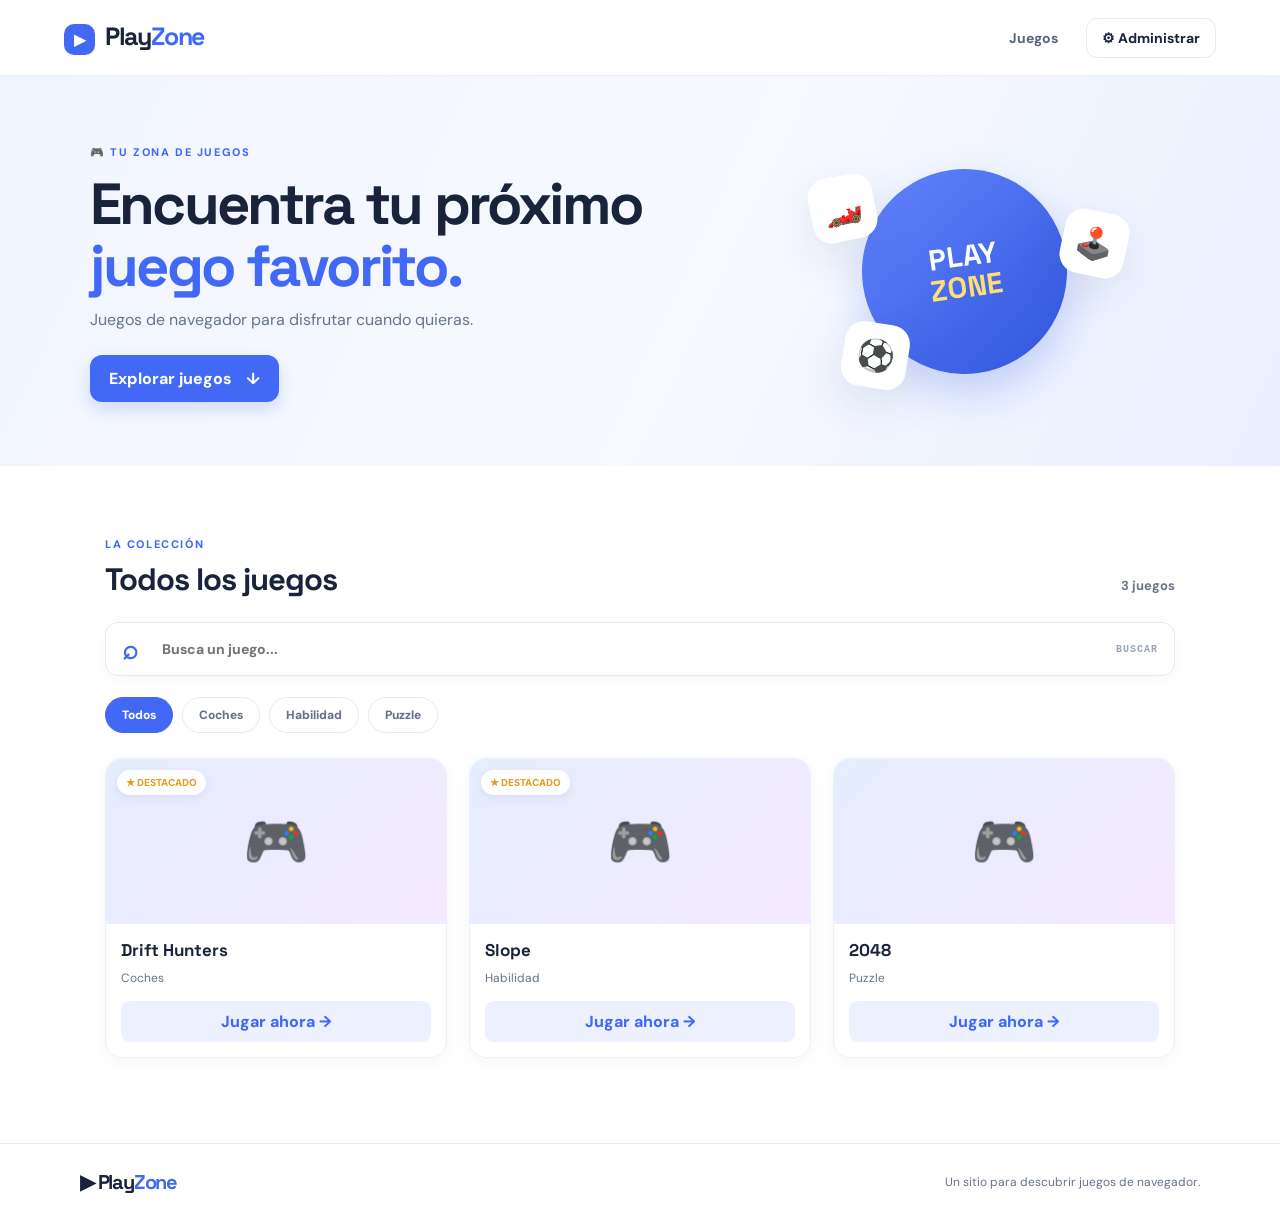
==== index.html @ c8dc9d06 "Add files via upload" ====
<!DOCTYPE html>
<html lang="es">
<head>
  <meta charset="UTF-8">
  <meta name="viewport" content="width=device-width, initial-scale=1.0">
  <meta name="description" content="PlayZone: tu portal de juegos de navegador gratuitos.">
  <title>PlayZone | Juegos online</title>
  <link rel="stylesheet" href="style.css">
</head>
<body>
  <header class="topbar">
    <a class="brand" href="#" aria-label="PlayZone inicio"><span class="brand-mark">▶</span> Play<span>Zone</span></a>
    <nav class="nav">
      <a href="#juegos">Juegos</a>
      <button class="admin-open" id="openAdmin" type="button">⚙ Administrar</button>
    </nav>
  </header>

  <main>
    <section class="hero">
      <div class="hero-copy">
        <span class="eyebrow">🎮 TU ZONA DE JUEGOS</span>
        <h1>Encuentra tu próximo<br><span>juego favorito.</span></h1>
        <p>Juegos de navegador para disfrutar cuando quieras.</p>
        <a class="primary-btn" href="#juegos">Explorar juegos <span>↓</span></a>
      </div>
      <div class="hero-art" aria-hidden="true">
        <div class="float-card card-one">🏎️</div>
        <div class="float-card card-two">🕹️</div>
        <div class="float-card card-three">⚽</div>
        <div class="hero-circle">PLAY<br><b>ZONE</b></div>
      </div>
    </section>

    <section class="games-section" id="juegos">
      <div class="section-heading">
        <div>
          <span class="eyebrow">LA COLECCIÓN</span>
          <h2>Todos los juegos</h2>
        </div>
        <span class="game-count" id="gameCount">0 juegos</span>
      </div>

      <label class="search-box">
        <span>⌕</span>
        <input id="searchInput" type="search" placeholder="Busca un juego..." autocomplete="off">
        <kbd>BUSCAR</kbd>
      </label>

      <div class="filters" id="categoryFilters" aria-label="Filtrar por categoría"></div>
      <div class="games-grid" id="gamesGrid"></div>
      <p class="empty-state" id="emptyState" hidden>No hay juegos que coincidan con tu búsqueda.</p>
    </section>
  </main>

  <footer>
    <a class="brand footer-brand" href="#">▶ Play<span>Zone</span></a>
    <p>Un sitio para descubrir juegos de navegador.</p>
  </footer>

  <!-- Visor de juegos -->
  <div class="modal" id="gameModal" aria-hidden="true">
    <div class="modal-backdrop" data-close-game></div>
    <section class="game-window" role="dialog" aria-modal="true" aria-labelledby="gameTitle">
      <div class="game-window-head">
        <div><span class="live-dot"></span><strong id="gameTitle">Juego</strong></div>
        <div class="window-actions">
          <a id="openExternal" class="small-action" href="#" target="_blank" rel="noopener noreferrer">Abrir en otra pestaña ↗</a>
          <button class="close-btn" type="button" data-close-game aria-label="Cerrar">✕</button>
        </div>
      </div>
      <div class="iframe-wrap" id="iframeWrap"></div>
      <p class="embed-note" id="embedNote">Si el juego no carga, prueba a abrirlo en otra pestaña.</p>
    </section>
  </div>

  <!-- Panel de administración -->
  <div class="modal admin-modal" id="adminModal" aria-hidden="true">
    <div class="modal-backdrop" data-close-admin></div>
    <section class="admin-window" role="dialog" aria-modal="true" aria-labelledby="adminTitle">
      <div class="admin-head">
        <div><span class="eyebrow">GESTIÓN DE PLAYZONE</span><h2 id="adminTitle">Panel de administración</h2></div>
        <button class="close-btn" type="button" data-close-admin aria-label="Cerrar">✕</button>
      </div>

      <div id="adminLogin" class="login-box">
        <p>Introduce la contraseña para gestionar los juegos en este navegador.</p>
        <form id="loginForm">
          <label>Contraseña
            <input id="adminPassword" type="password" placeholder="Contraseña" required>
          </label>
          <button class="primary-btn" type="submit">Entrar al panel</button>
          <p class="form-message" id="loginMessage" role="status"></p>
        </form>
        <p class="security-note">Aviso: esta protección es básica y funciona en el navegador. No es un sistema de administración seguro para una web pública.</p>
      </div>

      <div id="adminContent" hidden>
        <div class="admin-toolbar">
          <p>Añade, modifica o elimina juegos de tu catálogo.</p>
          <button class="text-btn" id="logoutBtn" type="button">Cerrar sesión</button>
        </div>
        <form id="gameForm" class="game-form">
          <input type="hidden" id="editId">
          <div class="form-grid">
            <label>Nombre del juego *
              <input id="gameName" maxlength="60" placeholder="Ej. Drift Hunters" required>
            </label>
            <label>Categoría *
              <input id="gameCategory" maxlength="30" placeholder="Ej. Coches" required>
            </label>
            <label class="full">Enlace del juego *
              <input id="gameUrl" type="url" placeholder="https://..." required>
            </label>
            <label class="full">Imagen (URL)
              <input id="gameImage" type="url" placeholder="https://... (opcional)">
            </label>
            <label class="full">Modo de apertura
              <select id="gameMode">
                <option value="auto">Intentar dentro de PlayZone (iframe)</option>
                <option value="external">Abrir en la página original</option>
              </select>
            </label>
            <label class="full checkbox-label"><input id="gameFeatured" type="checkbox"> Destacar este juego</label>
          </div>
          <div class="form-buttons">
            <button class="primary-btn" type="submit" id="saveGameBtn">＋ Añadir juego</button>
            <button class="secondary-btn" type="button" id="cancelEditBtn" hidden>Cancelar edición</button>
          </div>
          <p class="form-message" id="gameMessage" role="status"></p>
        </form>

        <div class="admin-list-head"><h3>Juegos guardados</h3><span id="adminGameCount"></span></div>
        <div class="admin-list" id="adminGameList"></div>
        <p class="security-note">Los cambios se guardan en el almacenamiento de este navegador (localStorage). En una web pública, cada visitante tendrá su propia copia. Para que los juegos añadidos aparezcan a todos, necesitarás conectar una base de datos y un sistema de acceso real.</p>
      </div>
    </section>
  </div>

  <script src="script.js"></script>
</body>
</html>
---- style.css ----
@import url('https://fonts.googleapis.com/css2?family=DM+Sans:wght@400;500;600;700;800&family=Space+Grotesk:wght@500;600;700&display=swap');

:root {
  --ink: #19233b;
  --muted: #68748b;
  --blue: #4169f5;
  --blue-dark: #3155dc;
  --pale: #f3f6ff;
  --line: #e6eaf3;
  --white: #fff;
  --shadow: 0 16px 45px rgba(39, 61, 116, .10);
}
* { box-sizing: border-box; }
html { scroll-behavior: smooth; }
body { margin: 0; color: var(--ink); background: #fff; font-family: 'DM Sans', sans-serif; }
button, input, select { font: inherit; }
button, a { -webkit-tap-highlight-color: transparent; }
a { color: inherit; text-decoration: none; }
.topbar { height: 76px; padding: 0 max(5vw, calc((100vw - 1180px)/2)); display:flex; align-items:center; justify-content:space-between; border-bottom:1px solid #eff1f7; background:#fff; }
.brand { font: 700 25px 'Space Grotesk', sans-serif; letter-spacing:-1.2px; color:var(--ink); }
.brand > span:last-child { color:var(--blue); }
.brand-mark { display:inline-grid; place-items:center; width:31px; height:31px; margin-right:5px; border-radius:10px; color:white; background:var(--blue); font-size:15px; letter-spacing:0; }
.nav { display:flex; align-items:center; gap:28px; color:#58647c; font-size:14px; font-weight:700; }
.nav a:hover { color:var(--blue); }
.admin-open { border:1px solid var(--line); background:#fff; color:var(--ink); border-radius:11px; padding:10px 15px; font-weight:700; cursor:pointer; }
.admin-open:hover { border-color:#b9c7ff; color:var(--blue); }
.hero { min-height:390px; padding:60px max(7vw, calc((100vw - 1100px)/2)); display:flex; align-items:center; justify-content:space-between; overflow:hidden; background:linear-gradient(115deg,#f1f5ff 0%,#f7f9ff 55%,#e9efff 100%); }
.hero-copy { position:relative; z-index:1; }
.eyebrow { color:var(--blue); font-size:11px; font-weight:800; letter-spacing:1.6px; }
h1,h2,h3,p { margin-top:0; }
h1 { margin:13px 0 12px; font:700 clamp(38px,5vw,58px)/1.06 'Space Grotesk',sans-serif; letter-spacing:-2.8px; }
h1 span { color:var(--blue); }
.hero-copy p { color:var(--muted); font-size:16px; margin-bottom:25px; }
.primary-btn { display:inline-flex; align-items:center; justify-content:center; gap:14px; border:0; border-radius:12px; padding:13px 19px; background:var(--blue); color:white; font-weight:800; cursor:pointer; box-shadow:0 7px 16px rgba(65,105,245,.2); transition:.2s; }
.primary-btn:hover { background:var(--blue-dark); transform:translateY(-1px); }
.hero-art { position:relative; width:340px; height:250px; flex:none; margin-right:5%; }
.hero-circle { position:absolute; width:205px; height:205px; border-radius:50%; left:67px; top:23px; display:grid; place-content:center; text-align:center; color:#fff; background:linear-gradient(145deg,#6284ff,#3155dc); box-shadow:0 20px 40px #5475e64a; font:700 29px/1.05 'Space Grotesk'; transform:rotate(-8deg); }
.hero-circle b { color:#ffdf73; }
.float-card { position:absolute; z-index:2; display:grid; place-items:center; width:65px; height:65px; border-radius:19px; background:#fff; box-shadow:var(--shadow); font-size:31px; }
.card-one { left:15px; top:30px; transform:rotate(-12deg); }
.card-two { right:8px; top:65px; transform:rotate(12deg); }
.card-three { left:48px; bottom:8px; transform:rotate(9deg); }
.games-section { max-width:1120px; padding:66px 25px 85px; margin:auto; }
.section-heading { display:flex; align-items:end; justify-content:space-between; margin-bottom:23px; }
h2 { margin:6px 0 0; font:700 31px 'Space Grotesk',sans-serif; letter-spacing:-1px; }
.game-count { color:var(--muted); font-size:13px; font-weight:700; padding-bottom:5px; }
.search-box { display:flex; align-items:center; gap:12px; height:54px; padding:0 16px; border:1px solid var(--line); border-radius:13px; box-shadow:0 5px 18px rgba(35,54,99,.035); }
.search-box > span { color:var(--blue); font-size:27px; line-height:1; }
.search-box input { width:100%; border:0; outline:0; color:var(--ink); background:transparent; font-size:14px; }
.search-box kbd { color:#9aa4b7; font-size:10px; font-weight:800; letter-spacing:1px; }
.filters { display:flex; gap:9px; flex-wrap:wrap; margin:21px 0 25px; }
.filter-btn { border:1px solid var(--line); border-radius:30px; padding:9px 16px; background:white; color:#667189; font-size:12px; font-weight:800; cursor:pointer; }
.filter-btn:hover,.filter-btn.active { border-color:var(--blue); background:var(--blue); color:white; }
.games-grid { display:grid; grid-template-columns:repeat(3,minmax(0,1fr)); gap:22px; }
.game-card { overflow:hidden; border:1px solid #edf0f6; border-radius:17px; background:white; box-shadow:0 5px 20px rgba(33,52,97,.045); transition:.2s; }
.game-card:hover { transform:translateY(-4px); box-shadow:var(--shadow); }
.game-image { position:relative; display:grid; place-items:center; height:165px; overflow:hidden; background:linear-gradient(135deg,#e5edff,#f5eaff); color:var(--blue); font-size:53px; }
.game-image img { width:100%; height:100%; object-fit:cover; }
.featured-tag { position:absolute; top:11px; left:11px; padding:6px 9px; border-radius:20px; background:#fff; color:#e59a20; font-size:10px; font-weight:800; box-shadow:0 3px 10px #17233b12; }
.game-info { padding:15px; }
.game-info h3 { margin:0 0 5px; font:700 17px 'Space Grotesk',sans-serif; }
.game-category { color:var(--muted); font-size:12px; }
.play-btn { width:100%; margin-top:14px; border:0; border-radius:9px; padding:10px; background:#edf1ff; color:var(--blue); font-weight:800; cursor:pointer; }
.play-btn:hover { background:var(--blue); color:white; }
.empty-state { padding:40px 10px; color:var(--muted); text-align:center; }
footer { display:flex; align-items:center; justify-content:space-between; padding:25px max(5vw,calc((100vw - 1120px)/2)); border-top:1px solid var(--line); }
.footer-brand { font-size:20px; }
footer p { margin:0; color:var(--muted); font-size:12px; }

.modal { position:fixed; inset:0; z-index:20; display:none; align-items:center; justify-content:center; padding:22px; }
.modal.show { display:flex; }
.modal-backdrop { position:absolute; inset:0; background:rgba(14,22,43,.66); backdrop-filter:blur(5px); }
.game-window,.admin-window { position:relative; z-index:1; width:min(100%,1000px); max-height:92vh; overflow:auto; border-radius:18px; background:white; box-shadow:0 25px 80px #101a3860; }
.game-window-head,.admin-head { display:flex; align-items:center; justify-content:space-between; gap:15px; padding:15px 19px; border-bottom:1px solid var(--line); }
.game-window-head > div:first-child { display:flex; align-items:center; gap:10px; }
.live-dot { width:8px; height:8px; border-radius:50%; background:#37c987; }
.window-actions { display:flex; align-items:center; gap:15px; }
.small-action,.text-btn { color:var(--blue); font-size:12px; font-weight:800; }
.close-btn { width:34px; height:34px; border:0; border-radius:9px; background:#f1f3f8; color:#5d6780; cursor:pointer; }
.iframe-wrap { width:100%; height:min(65vh,620px); background:#111827; }
.iframe-wrap iframe { width:100%; height:100%; border:0; background:white; }
.embed-note { margin:0; padding:10px 15px; color:var(--muted); font-size:11px; text-align:center; }
.admin-window { width:min(100%,760px); padding-bottom:20px; }
.admin-head h2 { font-size:23px; }
.admin-head { padding:20px 23px; }
.login-box,#adminContent { padding:20px 23px 0; }
.login-box > p,.admin-toolbar p { color:var(--muted); font-size:13px; }
.login-box form { display:grid; gap:13px; max-width:400px; }
label { display:grid; gap:7px; color:#4e5b73; font-size:12px; font-weight:800; }
input,select { min-width:0; border:1px solid #dfe4ee; border-radius:9px; padding:11px 12px; color:var(--ink); outline:0; background:white; }
input:focus,select:focus { border-color:#8ba2ff; box-shadow:0 0 0 3px #4169f51a; }
.security-note { margin:17px 0 0; padding:11px 13px; border-radius:9px; background:#fff8e9; color:#876526; font-size:11px; line-height:1.55; }
.form-message { min-height:16px; margin:0; color:#d14c4c; font-size:12px; }
.admin-toolbar { display:flex; justify-content:space-between; align-items:center; gap:12px; }
.admin-toolbar p { margin:0; }
.text-btn { border:0; background:transparent; cursor:pointer; }
.game-form { margin-top:16px; padding:17px; border:1px solid var(--line); border-radius:13px; background:#fbfcff; }
.form-grid { display:grid; grid-template-columns:1fr 1fr; gap:13px; }
.form-grid .full { grid-column:1/-1; }
.checkbox-label { display:flex; align-items:center; gap:9px; }
.checkbox-label input { min-width:auto; }
.form-buttons { display:flex; gap:9px; margin-top:15px; }
.secondary-btn { border:1px solid var(--line); border-radius:10px; padding:12px 15px; background:white; color:var(--ink); font-weight:700; cursor:pointer; }
.admin-list-head { display:flex; align-items:center; justify-content:space-between; margin:22px 0 10px; }
.admin-list-head h3 { margin:0; font:700 17px 'Space Grotesk'; }
.admin-list-head span { color:var(--muted); font-size:11px; }
.admin-list { display:grid; gap:8px; }
.admin-row { display:flex; align-items:center; justify-content:space-between; gap:10px; padding:11px; border:1px solid var(--line); border-radius:10px; }
.admin-row strong { display:block; font-size:13px; }
.admin-row small { color:var(--muted); font-size:11px; }
.row-actions { display:flex; gap:6px; flex:none; }
.row-actions button { border:1px solid var(--line); border-radius:7px; padding:7px 9px; background:white; color:#596780; font-size:11px; font-weight:700; cursor:pointer; }
.row-actions .delete-btn { color:#d34c58; }
[hidden] { display:none !important; }

@media (max-width:760px) {
  .topbar { height:65px; padding:0 19px; }
  .nav { gap:14px; font-size:12px; }
  .admin-open { padding:8px 10px; }
  .hero { min-height:350px; padding:48px 24px; }
  .hero-art { width:190px; height:180px; margin:0 -35px 0 -25px; transform:scale(.72); transform-origin:center; }
  h1 { font-size:40px; }
  .hero-copy p { max-width:250px; font-size:14px; line-height:1.5; }
  .games-section { padding:48px 18px 60px; }
  .games-grid { grid-template-columns:repeat(2,minmax(0,1fr)); gap:13px; }
  .game-image { height:125px; }
  .game-info { padding:12px; }
  .game-info h3 { font-size:14px; }
  footer { padding:22px 18px; gap:12px; }
}
@media (max-width:430px) {
  .hero-art { position:absolute; right:-55px; opacity:.27; }
  .hero { position:relative; }
  .hero-copy { z-index:2; }
  .games-grid { gap:10px; }
  .game-image { height:105px; }
  .section-heading h2 { font-size:26px; }
  .game-window-head { align-items:flex-start; }
  .window-actions { gap:8px; }
  .small-action { max-width:115px; line-height:1.4; }
  .form-grid { grid-template-columns:1fr; }
  .form-grid .full { grid-column:auto; }
  .admin-window { max-height:95vh; }
  .admin-head h2 { font-size:19px; }
}
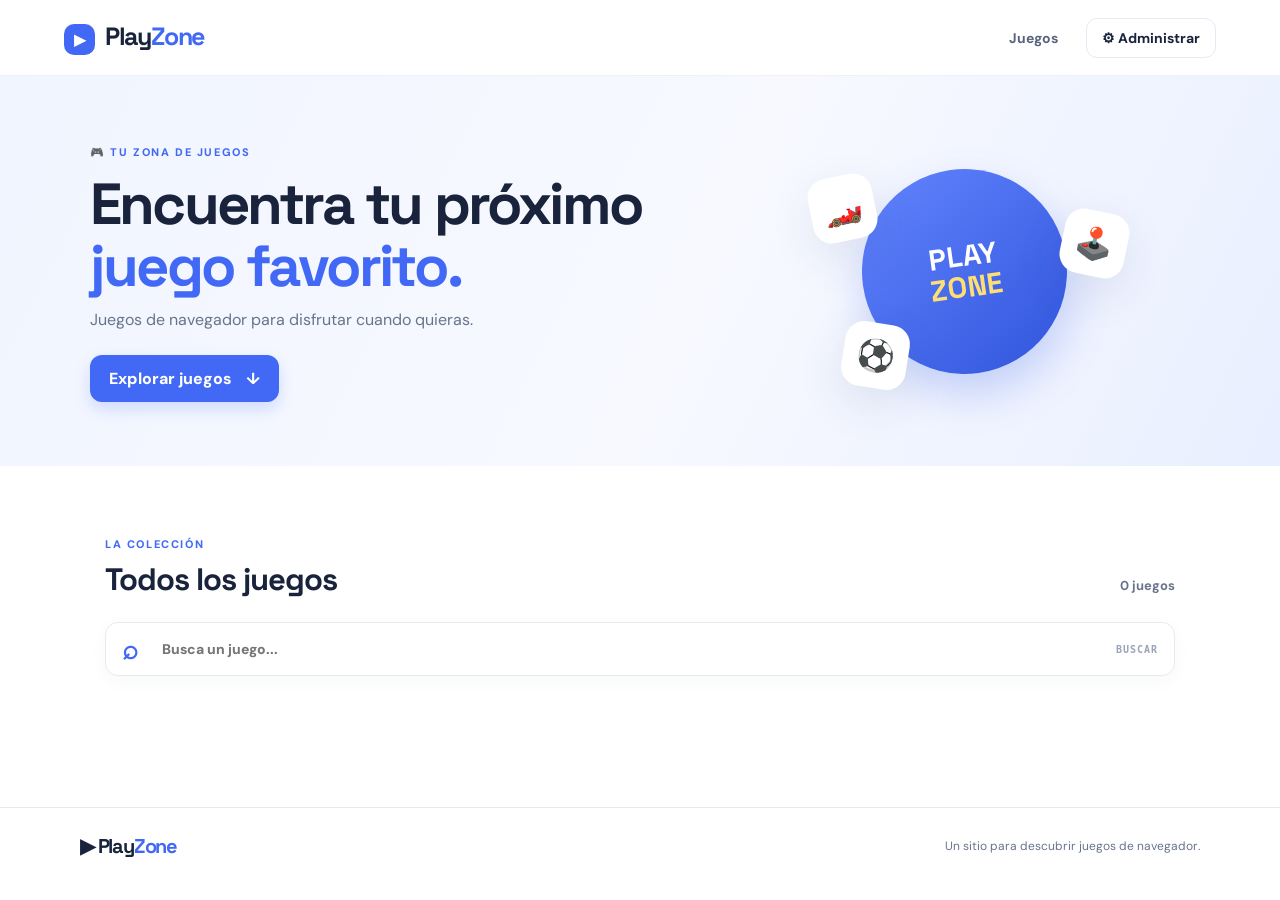
==== commit 2e5ff27f: "Add files via upload" ====
--- a/index.html
+++ b/index.html
@@ -84,15 +84,18 @@
       </div>
 
       <div id="adminLogin" class="login-box">
-        <p>Introduce la contraseña para gestionar los juegos en este navegador.</p>
+        <p>Inicia sesión con la cuenta administradora creada en Supabase.</p>
         <form id="loginForm">
+          <label>Correo electrónico
+            <input id="adminEmail" type="email" autocomplete="username" placeholder="tu-correo@ejemplo.com" required>
+          </label>
           <label>Contraseña
-            <input id="adminPassword" type="password" placeholder="Contraseña" required>
+            <input id="adminPassword" type="password" autocomplete="current-password" placeholder="Tu contraseña" required>
           </label>
-          <button class="primary-btn" type="submit">Entrar al panel</button>
+          <button class="primary-btn" type="submit" id="loginButton">Entrar al panel</button>
           <p class="form-message" id="loginMessage" role="status"></p>
         </form>
-        <p class="security-note">Aviso: esta protección es básica y funciona en el navegador. No es un sistema de administración seguro para una web pública.</p>
+        <p class="security-note">El acceso se verifica mediante Supabase Auth. No compartas tu contraseña. Los registros públicos deben permanecer desactivados en Supabase.</p>
       </div>
 
       <div id="adminContent" hidden>
@@ -132,7 +135,7 @@
 
         <div class="admin-list-head"><h3>Juegos guardados</h3><span id="adminGameCount"></span></div>
         <div class="admin-list" id="adminGameList"></div>
-        <p class="security-note">Los cambios se guardan en el almacenamiento de este navegador (localStorage). En una web pública, cada visitante tendrá su propia copia. Para que los juegos añadidos aparezcan a todos, necesitarás conectar una base de datos y un sistema de acceso real.</p>
+        <p class="security-note">Los juegos se guardan en Supabase y se muestran a todos los visitantes. Mantén desactivados los registros públicos y crea administradores únicamente desde el panel de Supabase.</p>
       </div>
     </section>
   </div>
